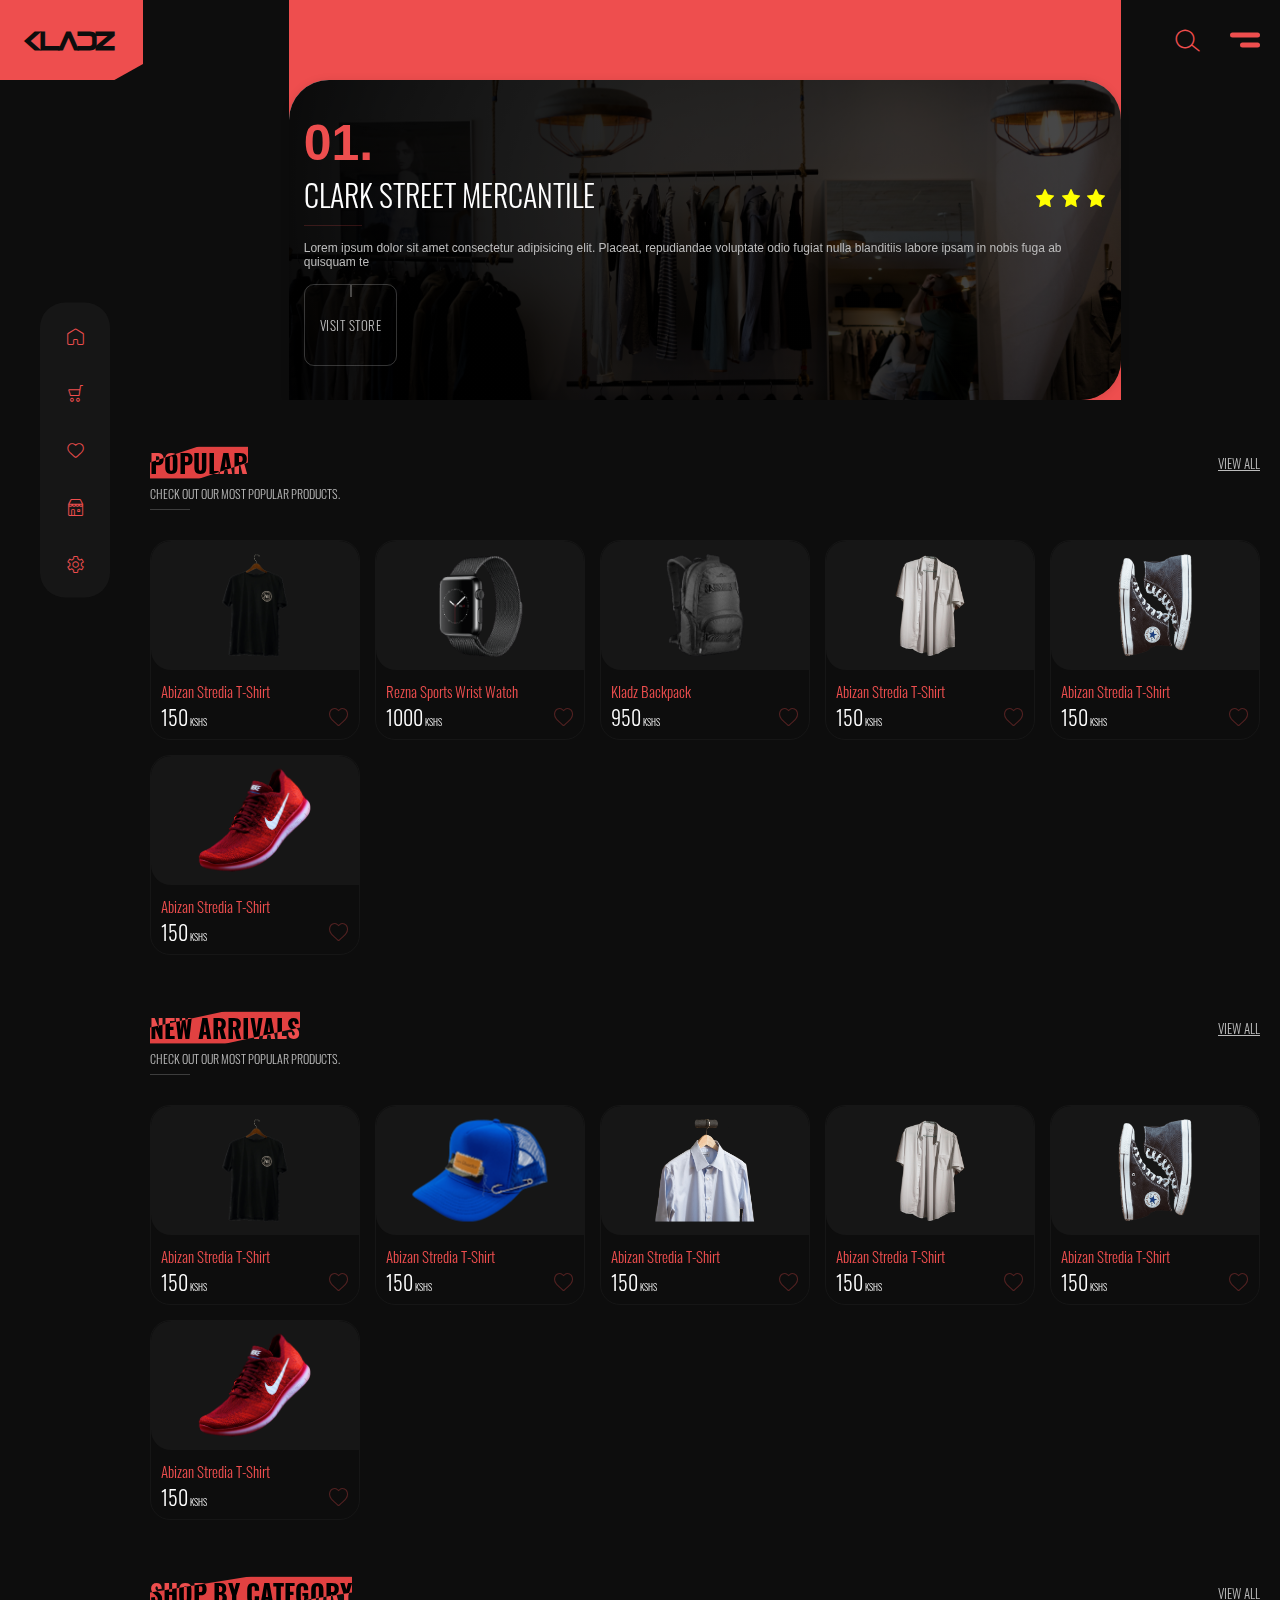
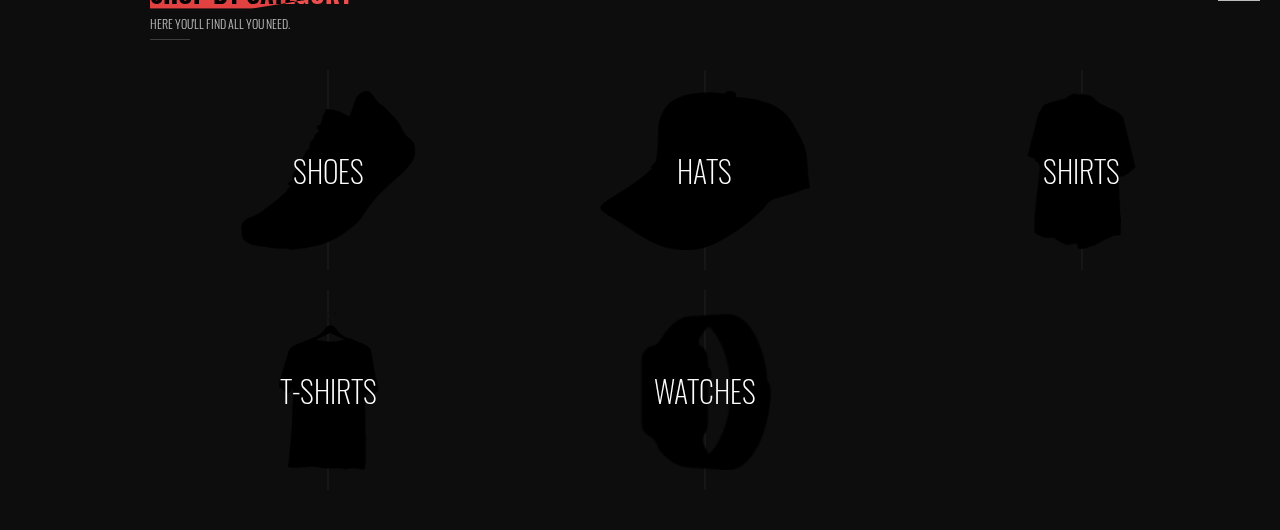
==== index.html @ 83c4545f "first commit" ====
<html lang="en">
<head>
  <meta charset="UTF-8">
  <meta name="viewport" content="width=device-width, initial-scale=1.0">
  <link href="https://fonts.googleapis.com/css2?family=Montserrat:wght@100;200;300;400;500;600;700;800;900&family=Questrial&display=swap" rel="stylesheet">
  <link rel="stylesheet" href="/assets/icons/lineicons.css">
  <link rel="stylesheet" href="/assets/css/main.css">
  <title>Home | Kladz</title>
</head>
<body>

  <!-- ========================= HEADER ============================ -->
  <header class="header">
    <div class="header-brand">
      <a href="/" class="brand-link">kladz</a>
    </div>

    <div class="header-nav">
      <a href="#" class="header-link">
        <i class="lni lni-search-alt header-link-icon"></i>
      </a>
      
      <div class="menu" id="menu">
        <span class="bar bar-1"></span>
        <span class="bar bar-2"></span>
      </div>

      <div class="menu-container">
        <div class="menu-straight">
          <div class="menu-nav">
            <a href="login.html" class="btn btn-light-outline">
              <i class="lni lni-user menu-link-icon"></i>
              <span class="btn-txt">login</span>
            </a>
            
            <a href="signup.html" class="btn btn-light-outline">
              <i class="lni lni-user menu-link-icon"></i>
              <span class="btn-txt">sign up</span>
            </a>           
            
            <a href="#" class="btn btn-light-outline">
              <i class="lni lni-grid-alt menu-link-icon"></i>
              <span class="btn-txt">categories</span>
            </a>           
          </div>
        </div>
      </div>
    </div>
      
  </header>

  <!-- ========================= NAVBAR ============================ -->
  <nav class="navbar">
    <a href="/" class="nav-link">
      <i class="lni lni-home nav-link-icon"></i>
    </a>

    <a href="#" class="nav-link">
      <i class="lni lni-cart nav-link-icon"></i>
    </a>

    <a href="#" class="nav-link">
      <i class="lni lni-heart nav-link-icon"></i>
    </a>
    
    <a href="#" class="nav-link">
      <i class="lni lni-restaurant nav-link-icon"></i>
    </a>

    
    <a href="#" class="nav-link">
      <i class="lni lni-cog nav-link-icon"></i>
    </a>
  </nav>

  <!-- ========================= HOME SECTION ============================ -->
  <section class="section home">
    <div class="home-featured-container">
      <div class="featured-card">
        
        <div class="featured-card-body">
          <img src="/assets/img/clark-street-mercantile-qnKhZJPKFD8-unsplash.jpg" alt="" class="featured-card-img">

          <div class="featured-card-content">
            <div class="featured-card-meta">
              <span class="featured-card-num">01.</span>

              <div class="featured-card-tr">
                <h1 class="featured-card-title">clark street mercantile</h1>
                <div class="rating featured-card-rating">
                  <i class="lni lni-star-filled"></i>
                  <i class="lni lni-star-filled"></i>
                  <i class="lni lni-star-filled"></i>
                </div>
              </div>
              <p class="featured-card-desc">Lorem ipsum dolor sit amet consectetur adipisicing elit. Placeat, repudiandae voluptate odio fugiat nulla blanditiis labore ipsam in nobis fuga ab quisquam te</p>
              <a href="#" class="btn btn-light-outline">visit store</a>
            </div>
          </div>
        </div>
      </div>
    </div>

    <div class="home-container section-container mt-4">
      
      <div class="home-featured">
        <div class="flex ai-center jc-between home-header">
          <h1 class="title title-primary heading">popular</h1>
          <a href="#" class="txt-link">view all</a>
        </div>
        <span class="subtitle subtitle-grey">Check out our most popular products.</span>
        
        <div class="card-grid">

          <a href="product.html">
            <div class="card">
              <div class="card-img">
                <img src="/assets/img/tshirt.png" alt="">
              </div>

              <div class="card-data">
                <h2 class="card-title">abizan stredia t-shirt</h2>

                <div class="flex ai-center jc-between">
                  <div class="card-price">
                    <span class="amnt">150</span>
                    <span class="curr">kshs</span>
                  </div>

                  <i class="lni lni-heart card-icon"></i>
                </div>
              </div>
            </div>
          </a>

          <div class="card">
            <div class="card-img">
              <img src="/assets/img/watch.png" alt="">
            </div>

            <div class="card-data">
              <h2 class="card-title">rezna sports wrist watch</h2>

              <div class="flex ai-center jc-between">
                <div class="card-price">
                  <span class="amnt">1000</span>
                  <span class="curr">kshs</span>
                </div>

                <i class="lni lni-heart card-icon"></i>
              </div>
            </div>
          </div>

          <div class="card">
            <div class="card-img">
              <img src="/assets/img/bag.png" alt="">
            </div>

            <div class="card-data">
              <h2 class="card-title">kladz backpack</h2>

              <div class="flex ai-center jc-between">
                <div class="card-price">
                  <span class="amnt">950</span>
                  <span class="curr">kshs</span>
                </div>

                <i class="lni lni-heart card-icon"></i>
              </div>
            </div>
          </div>
          
          <div class="card">
            <div class="card-img">
              <img src="/assets/img/shirt.png" alt="">
            </div>

            <div class="card-data">
              <h2 class="card-title">abizan stredia t-shirt</h2>

              <div class="flex ai-center jc-between">
                <div class="card-price">
                  <span class="amnt">150</span>
                  <span class="curr">kshs</span>
                </div>

                <i class="lni lni-heart card-icon"></i>
              </div>
            </div>
          </div>
          
          <div class="card">
            <div class="card-img">
              <img src="/assets/img/shoes-1.png" alt="">
            </div>

            <div class="card-data">
              <h2 class="card-title">abizan stredia t-shirt</h2>

              <div class="flex ai-center jc-between">
                <div class="card-price">
                  <span class="amnt">150</span>
                  <span class="curr">kshs</span>
                </div>

                <i class="lni lni-heart card-icon"></i>
              </div>
            </div>
          </div>
          <div class="card">
            <div class="card-img">
              <img src="/assets/img/shoes-2.png" alt="">
            </div>

            <div class="card-data">
              <h2 class="card-title">abizan stredia t-shirt</h2>

              <div class="flex ai-center jc-between">
                <div class="card-price">
                  <span class="amnt">150</span>
                  <span class="curr">kshs</span>
                </div>

                <i class="lni lni-heart card-icon"></i>
              </div>
            </div>
          </div>

        </div>

      </div>
    </div>

    <div class="home-container section-container mt-5">
      
      <div class="home-featured">
        <div class="flex ai-center jc-between home-header">
          <h1 class="title title-primary heading">new arrivals</h1>
          <a href="#" class="txt-link">view all</a>
        </div>

        <span class="subtitle subtitle-grey">Check out our most popular products.</span>
        
        <div class="card-grid">

          <div class="card">
            <div class="card-img">
              <img src="/assets/img/tshirt.png" alt="">
            </div>

            <div class="card-data">
              <h2 class="card-title">abizan stredia t-shirt</h2>

              <div class="flex ai-center jc-between">
                <div class="card-price">
                  <span class="amnt">150</span>
                  <span class="curr">kshs</span>
                </div>

                <i class="lni lni-heart card-icon"></i>
              </div>
            </div>
          </div>

          <div class="card">
            <div class="card-img">
              <img src="/assets/img/hat.png" alt="">
            </div>

            <div class="card-data">
              <h2 class="card-title">abizan stredia t-shirt</h2>

              <div class="flex ai-center jc-between">
                <div class="card-price">
                  <span class="amnt">150</span>
                  <span class="curr">kshs</span>
                </div>

                <i class="lni lni-heart card-icon"></i>
              </div>
            </div>
          </div>

          <div class="card">
            <div class="card-img">
              <img src="/assets/img/shirt-2.png" alt="">
            </div>

            <div class="card-data">
              <h2 class="card-title">abizan stredia t-shirt</h2>

              <div class="flex ai-center jc-between">
                <div class="card-price">
                  <span class="amnt">150</span>
                  <span class="curr">kshs</span>
                </div>

                <i class="lni lni-heart card-icon"></i>
              </div>
            </div>
          </div>
          
          <div class="card">
            <div class="card-img">
              <img src="/assets/img/shirt.png" alt="">
            </div>

            <div class="card-data">
              <h2 class="card-title">abizan stredia t-shirt</h2>

              <div class="flex ai-center jc-between">
                <div class="card-price">
                  <span class="amnt">150</span>
                  <span class="curr">kshs</span>
                </div>

                <i class="lni lni-heart card-icon"></i>
              </div>
            </div>
          </div>
          
          <div class="card">
            <div class="card-img">
              <img src="/assets/img/shoes-1.png" alt="">
            </div>

            <div class="card-data">
              <h2 class="card-title">abizan stredia t-shirt</h2>

              <div class="flex ai-center jc-between">
                <div class="card-price">
                  <span class="amnt">150</span>
                  <span class="curr">kshs</span>
                </div>

                <i class="lni lni-heart card-icon"></i>
              </div>
            </div>
          </div>
          <div class="card">
            <div class="card-img">
              <img src="/assets/img/shoes-2.png" alt="">
            </div>

            <div class="card-data">
              <h2 class="card-title">abizan stredia t-shirt</h2>

              <div class="flex ai-center jc-between">
                <div class="card-price">
                  <span class="amnt">150</span>
                  <span class="curr">kshs</span>
                </div>

                <i class="lni lni-heart card-icon"></i>
              </div>
            </div>
          </div>

        </div>

      </div>
    </div>

    <div class="home-container section-container mt-5">
      
      <div class="home-featured">
        <div class="flex ai-center jc-between home-header">
          <h1 class="title title-primary heading">shop by category</h1>
          <a href="#" class="txt-link">view all</a>
        </div>

        <span class="subtitle subtitle-grey">Here you'll find all you need.</span>

        <div class="category-grid mt-3">
          <div class="category-card">
            <img src="/assets/img/shoes-2.png" alt="" class="category-card-img">
            <span class="category-card-title">shoes</span>
          </div>
          
          <div class="category-card">
            <img src="/assets/img/hat.png" alt="" class="category-card-img">
            <span class="category-card-title">hats</span>
          </div>
          
          <div class="category-card">
            <img src="/assets/img/shirt.png" alt="" class="category-card-img">
            <span class="category-card-title">shirts</span>
          </div>
          
          <div class="category-card">
            <img src="/assets/img/tshirt.png" alt="" class="category-card-img">
            <span class="category-card-title">t-shirts</span>
          </div>
          
          <div class="category-card">
            <img src="/assets/img/watch.png" alt="" class="category-card-img">
            <span class="category-card-title">watches</span>
          </div>
        </div>
      </div>
    </div>
  </section>


  <script src="/assets/js/main.js"></script>
</body>
</html>
---- assets/css/main.css ----
*,
*::before,
*::after {
  padding: 0;
  margin: 0;
  -webkit-box-sizing: border-box;
          box-sizing: border-box;
}

html {
  font-family: "Poppins", sans-serif;
  font-size: 62.5%;
}

body {
  overflow-x: hidden;
}

ul {
  list-style-type: none;
}

a {
  text-decoration: none;
}

@font-face {
  font-family: 'Elemental';
  src: url(/assets/fonts/ElementalEnd.ttf) format("truetype");
}

@font-face {
  font-family: 'Oswald';
  src: url(/assets/fonts/Oswald-VariableFont_wght.ttf) format("truetype");
}

.title {
  position: relative;
  width: -webkit-max-content;
  width: -moz-max-content;
  width: max-content;
  font-family: 'Oswald';
  text-transform: uppercase;
  line-height: 1;
  font-size: 3rem;
  margin: 1rem 0;
}

.title::before {
  content: '';
  display: inline-block;
  position: absolute;
  top: 50%;
  left: 0;
  -webkit-transform: translateY(-50%);
          transform: translateY(-50%);
  height: 130%;
  width: 100%;
  padding: 1rem;
  background: #ee4e4e;
  mix-blend-mode: difference;
  -webkit-clip-path: polygon(0 50%, 50% 0, 100% 0, 100% 50%, 50% 100%, 0 100%);
          clip-path: polygon(0 50%, 50% 0, 100% 0, 100% 50%, 50% 100%, 0 100%);
}

@media screen and (min-width: 800px) {
  .title {
    font-size: 3rem;
  }
}

.title-primary {
  color: #ee4e4e;
}

.title-primary-alt {
  color: #eb6868;
}

.title-light {
  color: #fff;
}

.subtitle {
  font-weight: 300;
  font-size: 1rem;
  text-transform: uppercase;
  font-family: "Oswald", sans-serif;
}

@media screen and (min-width: 800px) {
  .subtitle {
    font-size: 1.2rem;
  }
}

.subtitle::after {
  content: '';
  display: block;
  height: 1px;
  width: 4rem;
  border: none;
  margin-top: .7rem;
  background-color: rgba(255, 255, 255, 0.2);
}

.subtitle-grey {
  color: #bcbcbc;
}

.boxed {
  display: inline-block;
  background-color: #ee4e4e;
  color: #0d0d0d;
  text-transform: capitalize;
  padding: 0 .5rem;
}

.redirect-txt {
  text-transform: uppercase;
  font-family: "Oswald", sans-serif;
}

.txt-link {
  text-decoration: underline;
  color: #ee4e4e;
  font-family: "Oswald", sans-serif;
}

.underline {
  position: relative;
  width: -webkit-max-content;
  width: -moz-max-content;
  width: max-content;
}

.underline::after {
  content: '';
  display: block;
  width: 20%;
  height: 1px;
  background: rgba(238, 78, 78, 0.5);
  margin-top: .3rem;
}

.light {
  color: #fff;
}

.grey-light {
  color: #eee;
}

.grey {
  color: #bcbcbc;
}

.primary {
  color: #ee4e4e;
}

.primary-alt {
  color: #eb6868;
}

.fw-300 {
  font-weight: 300;
}

.flex {
  display: -webkit-box;
  display: -ms-flexbox;
  display: flex;
}

.flex-col {
  -webkit-box-orient: vertical;
  -webkit-box-direction: normal;
      -ms-flex-direction: column;
          flex-direction: column;
}

.ai-center {
  -webkit-box-align: center;
      -ms-flex-align: center;
          align-items: center;
}

.jc-center {
  -webkit-box-pack: center;
      -ms-flex-pack: center;
          justify-content: center;
}

.jc-between {
  -webkit-box-pack: justify;
      -ms-flex-pack: justify;
          justify-content: space-between;
}

.mr-1 {
  margin-right: 1rem;
}

.mr-2 {
  margin-right: 2rem;
}

.mt-2 {
  margin-top: 2rem;
}

.mt-3 {
  margin-top: 3rem;
}

.mt-4 {
  margin-top: 4rem;
}

.mt-5 {
  margin-top: 5rem;
}

.mb-1 {
  margin-bottom: 1rem;
}

.uppercase {
  text-transform: uppercase;
}

.capitalize {
  text-transform: capitalize;
}

.base-font-alt {
  font-family: "Oswald", sans-serif;
}

.btn {
  position: relative;
  display: inline-block;
  text-align: center;
  text-transform: uppercase;
  font-family: 'Oswald';
  font-weight: 300;
  letter-spacing: .5px;
  font-size: 1.3rem;
  padding: 3rem 1.5rem;
  border-radius: 1rem;
  border: none;
  cursor: pointer;
}

.btn::after {
  content: '';
  display: block;
  height: 15%;
  width: 1px;
  background: rgba(255, 255, 255, 0.5);
  position: absolute;
  left: 50%;
  top: 0;
  -webkit-transform: translateX(-50%);
          transform: translateX(-50%);
  -webkit-transition: .3s;
  transition: .3s;
}

.btn:hover::after {
  background: #fff;
}

.btn-dark-1 {
  background: #161616;
  color: #bcbcbc;
}

.btn-grey-dark {
  background: #333;
  color: #fff;
}

.btn-light-outline {
  background: transparent;
  border: solid 1px rgba(255, 255, 255, 0.2);
  color: #bcbcbc;
  -webkit-transition: .3s;
  transition: .3s;
}

.btn-light-outline:hover {
  color: #fff;
  border-color: #fff;
}

.btn-primary {
  background: rgba(238, 78, 78, 0.3);
  color: #bcbcbc;
  border: solid 1px #333;
  -webkit-transition: .3s;
  transition: .3s;
}

.btn-primary:hover {
  color: #fff;
  border-color: #fff;
}

.btn-primary-outline {
  background: transparent;
  border: solid 1px rgba(238, 78, 78, 0.2);
  color: rgba(238, 78, 78, 0.6);
  -webkit-transition: .3s;
  transition: .3s;
}

.btn-primary-outline:hover {
  color: #ee4e4e;
  border-color: #ee4e4e;
}

.btn-icon {
  display: block;
  margin-bottom: .5rem;
  color: #ee4e4e;
}

.header {
  position: fixed;
  top: 0;
  left: 0;
  z-index: 1000;
  width: 100%;
  height: 6rem;
  display: -webkit-box;
  display: -ms-flexbox;
  display: flex;
  -webkit-box-align: center;
      -ms-flex-align: center;
          align-items: center;
  -webkit-box-pack: justify;
      -ms-flex-pack: justify;
          justify-content: space-between;
}

@media screen and (min-width: 800px) {
  .header {
    height: 8rem;
  }
}

.header-brand {
  display: -webkit-box;
  display: -ms-flexbox;
  display: flex;
  -webkit-box-pack: center;
      -ms-flex-pack: center;
          justify-content: center;
  -webkit-box-align: center;
      -ms-flex-align: center;
          align-items: center;
  position: relative;
  left: 0;
  height: 100%;
  background: #ee4e4e;
  padding: 0 1.5rem;
  font-size: 2rem;
  width: -webkit-max-content;
  width: -moz-max-content;
  width: max-content;
  -webkit-clip-path: polygon(0 0, 100% 0, 100% 80%, 80% 100%, 0 100%);
          clip-path: polygon(0 0, 100% 0, 100% 80%, 80% 100%, 0 100%);
}

@media screen and (min-width: 800px) {
  .header-brand {
    padding: 0 3rem 0 2rem;
    font-size: 2.5rem;
  }
}

.brand-link {
  color: #0d0d0d;
  font-weight: 800;
  text-transform: uppercase;
  letter-spacing: -3px;
  font-family: 'Elemental';
}

.header-nav {
  display: -webkit-box;
  display: -ms-flexbox;
  display: flex;
  -webkit-box-align: center;
      -ms-flex-align: center;
          align-items: center;
  -webkit-box-pack: justify;
      -ms-flex-pack: justify;
          justify-content: space-between;
  padding: 0 2rem;
  height: 100%;
  background: #0d0d0d;
}

.header-link {
  color: #ee4e4e;
  margin-right: 3rem;
}

.header-link-icon {
  font-size: 2.5rem;
}

.menu {
  display: -webkit-box;
  display: -ms-flexbox;
  display: flex;
  -webkit-box-pack: center;
      -ms-flex-pack: center;
          justify-content: center;
  -webkit-box-align: center;
      -ms-flex-align: center;
          align-items: center;
  -webkit-box-orient: vertical;
  -webkit-box-direction: normal;
      -ms-flex-direction: column;
          flex-direction: column;
  position: relative;
  z-index: 1000;
  height: 3rem;
  width: 3rem;
  cursor: pointer;
}

.bar {
  display: block;
  height: 5px;
  background: #ee4e4e;
  width: 3rem;
  -webkit-transition: .3s;
  transition: .3s;
  border-radius: 1rem;
}

.bar-1 {
  -webkit-transform: translateY(-2.5px);
          transform: translateY(-2.5px);
}

.bar-2 {
  width: 2rem;
  -webkit-transform: translateY(2.5px);
          transform: translateY(2.5px);
  margin-left: auto;
}

.open .bar-1 {
  -webkit-transform: rotate(45deg) translate(3.5px, 3.8px);
          transform: rotate(45deg) translate(3.5px, 3.8px);
}

.open .bar-2 {
  width: 3rem;
  -webkit-transform: rotate(-45deg);
          transform: rotate(-45deg);
}

.menu-container {
  position: fixed;
  top: 0;
  right: 0;
  z-index: 999;
  height: 100vh;
  width: 100%;
  background: rgba(0, 0, 0, 0.95);
  -webkit-backdrop-filter: blur(5px);
          backdrop-filter: blur(5px);
  -webkit-transform: translateX(calc(100% + 3rem)) skewX(-3deg);
          transform: translateX(calc(100% + 3rem)) skewX(-3deg);
  -webkit-transition: .3s;
  transition: .3s;
  padding: 6rem 4rem 6rem 6rem;
}

@media screen and (min-width: 800px) {
  .menu-container {
    width: 50%;
  }
}

@media screen and (min-width: 1024px) {
  .menu-container {
    width: 40%;
  }
}

.menu-container.show {
  -webkit-transform: translateX(2rem) skewX(-3deg);
          transform: translateX(2rem) skewX(-3deg);
}

.menu-straight {
  position: relative;
  height: 100%;
  -webkit-transform: skewX(3deg);
          transform: skewX(3deg);
  padding-right: 2rem;
  overflow: hidden scroll;
}

.menu-straight::-webkit-scrollbar {
  width: .5rem;
}

.menu-straight::-webkit-scrollbar-thumb {
  background: #333;
}

.menu-nav {
  display: -ms-grid;
  display: grid;
  -ms-grid-columns: 1fr;
      grid-template-columns: 1fr;
  gap: 1rem;
}

@media screen and (min-width: 500px) {
  .menu-nav {
    -ms-grid-columns: 1fr 1fr 1fr;
        grid-template-columns: 1fr 1fr 1fr;
  }
}

@media screen and (min-width: 800px) {
  .menu-nav {
    -ms-grid-columns: 1fr;
        grid-template-columns: 1fr;
  }
}

@media screen and (min-width: 1024px) {
  .menu-nav {
    -ms-grid-columns: 1fr 1fr;
        grid-template-columns: 1fr 1fr;
  }
}

@media screen and (min-width: 1280px) {
  .menu-nav {
    -ms-grid-columns: 1fr 1fr 1fr;
        grid-template-columns: 1fr 1fr 1fr;
  }
}

.menu-link {
  display: block;
  color: #fff;
  font-size: 2.5rem;
  margin-bottom: 1rem;
  font-weight: 200;
  width: -webkit-max-content;
  width: -moz-max-content;
  width: max-content;
}

@media screen and (min-width: 800px) {
  .menu-link {
    font-size: 3rem;
  }
}

.menu-link-icon {
  display: block;
  color: #ee4e4e;
  font-size: 2rem;
  margin-bottom: .5rem;
}

form {
  position: relative;
  width: 100%;
}

.input-group {
  position: relative;
  display: -webkit-box;
  display: -ms-flexbox;
  display: flex;
  -webkit-box-align: center;
      -ms-flex-align: center;
          align-items: center;
  width: 100%;
  height: 5rem;
  border-radius: 1rem;
}

.input-icon {
  position: absolute;
  z-index: 1;
  width: 2rem;
  color: #0d0d0d;
  padding: 0 1rem;
  font-size: 1.5rem;
  color: #ee4e4e;
}

input {
  position: absolute;
  width: 100%;
  height: 100%;
  padding: 0 1rem 0 4rem;
  border: none;
  background: #161616;
  color: #fff;
  border-radius: 1rem;
  font-family: "Oswald", sans-serif;
}

.form-btn-wrapper {
  margin-top: 3rem;
  display: -webkit-box;
  display: -ms-flexbox;
  display: flex;
  -webkit-box-align: center;
      -ms-flex-align: center;
          align-items: center;
}

.msg {
  display: -webkit-box;
  display: -ms-flexbox;
  display: flex;
  -webkit-box-align: center;
      -ms-flex-align: center;
          align-items: center;
  padding: .3rem .6rem;
  font-weight: 500;
  font-size: 1.1rem;
  border-radius: 5px;
  background: transparent;
  font-family: "Oswald", sans-serif;
  text-transform: uppercase;
}

.msg-error {
  border: solid 1px rgba(255, 0, 0, 0.5);
  color: red;
}

.msg-icon {
  margin-right: 1rem;
  font-size: 1.5rem;
  line-height: 1;
}

.input-error {
  margin-top: 1rem;
  display: none;
}

select {
  background: #161616;
  color: #bcbcbc;
  border: none;
  padding: .5rem 1rem;
  border-radius: .3rem;
  font-family: "Poppins", sans-serif;
  font-weight: 500;
}

.navbar {
  position: fixed;
  bottom: 0;
  left: 0;
  display: -webkit-box;
  display: -ms-flexbox;
  display: flex;
  -webkit-box-align: center;
      -ms-flex-align: center;
          align-items: center;
  -webkit-box-pack: justify;
      -ms-flex-pack: justify;
          justify-content: space-between;
  background: #161616;
  width: 100%;
  height: 8rem;
  z-index: 100;
  border-radius: 2.5rem;
  padding: 0 1rem;
}

@media screen and (min-width: 800px) {
  .navbar {
    top: 50%;
    left: 2rem;
    -webkit-transform: translateY(-50%);
            transform: translateY(-50%);
    -webkit-box-orient: vertical;
    -webkit-box-direction: normal;
        -ms-flex-direction: column;
            flex-direction: column;
    width: 7rem;
    height: -webkit-max-content;
    height: -moz-max-content;
    height: max-content;
    padding: 1rem 1rem 0;
  }
}

@media screen and (min-width: 1280px) {
  .navbar {
    left: 4rem;
  }
}

.nav-link {
  display: inline-block;
  padding: 1.3rem;
  font-size: 1.5rem;
  color: #ee4e4e;
  border-radius: 1.5rem;
  -webkit-transition: .3s;
  transition: .3s;
}

@media screen and (min-width: 320px) {
  .nav-link {
    padding: 1.4rem;
    font-size: 1.6rem;
  }
}

@media screen and (min-width: 400px) {
  .nav-link {
    padding: 1.5rem;
    font-size: 1.7rem;
  }
}

@media screen and (min-width: 800px) {
  .nav-link {
    margin-bottom: 1rem;
  }
}

.nav-link.active {
  background: #ee4e4e;
  color: #0d0d0d;
}

.nav-link.active:hover {
  background: #ee4e4e;
  color: #0d0d0d;
}

.nav-link:hover {
  background: #111111;
}

.section {
  position: relative;
  min-height: 100vh;
  width: 100%;
  padding-top: 8rem;
  padding-bottom: 9rem;
  color: #fff;
  background: #0d0d0d;
}

@media screen and (min-width: 800px) {
  .section {
    padding: 8rem 2rem 4rem 11rem;
  }
}

@media screen and (min-width: 1280px) {
  .section {
    padding: 8rem 2rem 4rem 15rem;
  }
}

.section-container {
  padding: 0 1rem;
}

@media screen and (min-width: 1280px) {
  .section-container {
    padding: 0;
  }
}

.card {
  position: relative;
  height: 20rem;
  border: solid 1px #161616;
  border-radius: 2rem;
  -webkit-transition: .3s;
  transition: .3s;
  cursor: pointer;
}

.card:hover {
  border-color: #fff;
  -webkit-transform: translateY(-0.5rem);
          transform: translateY(-0.5rem);
}

.card-img {
  position: absolute;
  height: 65%;
  width: 100%;
  background: #161616;
  border-radius: 2rem;
  border-bottom-right-radius: 0;
}

.card-img img {
  position: absolute;
  top: 50%;
  left: 50%;
  -webkit-transform: translate(-50%, -50%);
          transform: translate(-50%, -50%);
  height: 80%;
  width: auto;
  -o-object-fit: cover;
     object-fit: cover;
}

.card-data {
  position: absolute;
  height: 35%;
  width: 100%;
  bottom: 0;
  padding: 1rem;
  border-radius: 0;
}

.card-title {
  font-family: "Oswald", sans-serif;
  text-transform: capitalize;
  font-weight: 300;
  color: #ee4e4e;
  font-size: 1.3rem;
}

@media screen and (min-width: 640px) {
  .card-title {
    font-size: 1.5rem;
  }
}

.card-price {
  font-family: "Oswald", sans-serif;
  font-weight: 300;
  color: #fff;
}

.amnt {
  font-size: 1.5rem;
}

@media screen and (min-width: 640px) {
  .amnt {
    font-size: 2rem;
  }
}

.curr {
  text-transform: uppercase;
  font-size: 0.9rem;
}

.card-icon {
  font-size: 2rem;
  color: rgba(238, 78, 78, 0.3);
}

.card-grid {
  display: -ms-grid;
  display: grid;
  -ms-grid-columns: 1fr;
      grid-template-columns: 1fr;
  gap: 1rem;
  margin-top: 3rem;
}

@media screen and (min-width: 320px) {
  .card-grid {
    -ms-grid-columns: (1fr)[2];
        grid-template-columns: repeat(2, 1fr);
  }
}

@media screen and (min-width: 640px) {
  .card-grid {
    -ms-grid-columns: (1fr)[3];
        grid-template-columns: repeat(3, 1fr);
  }
}

@media screen and (min-width: 1024px) {
  .card-grid {
    -ms-grid-columns: (1fr)[4];
        grid-template-columns: repeat(4, 1fr);
    gap: 1.5rem;
  }
}

@media screen and (min-width: 1280px) {
  .card-grid {
    -ms-grid-columns: (1fr)[5];
        grid-template-columns: repeat(5, 1fr);
  }
}

@media screen and (min-width: 1440px) {
  .card-grid {
    -ms-grid-columns: (1fr)[6];
        grid-template-columns: repeat(6, 1fr);
  }
}

.category-grid {
  display: -ms-grid;
  display: grid;
  -ms-grid-columns: 1fr;
      grid-template-columns: 1fr;
  gap: 2rem;
}

@media screen and (min-width: 320px) {
  .category-grid {
    -ms-grid-columns: (1fr)[2];
        grid-template-columns: repeat(2, 1fr);
  }
}

@media screen and (min-width: 1024px) {
  .category-grid {
    -ms-grid-columns: (1fr)[3];
        grid-template-columns: repeat(3, 1fr);
  }
}

@media screen and (min-width: 1366px) {
  .category-grid {
    -ms-grid-columns: (1fr)[4];
        grid-template-columns: repeat(4, 1fr);
  }
}

.category-card {
  position: relative;
  height: 20rem;
  border-radius: 2rem;
  display: -webkit-box;
  display: -ms-flexbox;
  display: flex;
  -webkit-box-align: center;
      -ms-flex-align: center;
          align-items: center;
  -webkit-box-pack: center;
      -ms-flex-pack: center;
          justify-content: center;
  cursor: pointer;
  -webkit-transition: .3s;
  transition: .3s;
}

.category-card:hover::before {
  background: #161616;
  width: 20%;
}

.category-card::before {
  content: '';
  display: inline-block;
  position: absolute;
  top: 0;
  left: 50%;
  -webkit-transform: translateX(-50%);
          transform: translateX(-50%);
  height: 100%;
  width: 1px;
  border: solid 1px #161616;
  -webkit-transition: .3s;
  transition: .3s;
}

.category-card:hover .category-card-img {
  -webkit-filter: brightness(1);
          filter: brightness(1);
}

.category-card:hover .category-card-title {
  opacity: 0;
}

.category-card-img {
  position: absolute;
  height: 50%;
  width: auto;
  -webkit-filter: brightness(0);
          filter: brightness(0);
  -webkit-transition: .3s;
  transition: .3s;
}

@media screen and (min-width: 640px) {
  .category-card-img {
    height: 80%;
  }
}

.category-card-title {
  position: absolute;
  font-size: 3rem;
  font-family: "Oswald", sans-serif;
  text-transform: uppercase;
  font-weight: 200;
  opacity: 1;
  -webkit-transition: .3s;
  transition: .3s;
}

.featured-grid {
  display: -ms-grid;
  display: grid;
  -ms-grid-columns: 1fr;
      grid-template-columns: 1fr;
}

@media screen and (min-width: 1280px) {
  .featured-grid {
    -ms-grid-columns: (1fr)[5];
        grid-template-columns: repeat(5, 1fr);
  }
}

.featured-card {
  position: relative;
  height: 40rem;
  width: 100%;
  background: #ee4e4e;
}

@media screen and (min-width: 1024px) {
  .featured-card {
    width: 80%;
    margin: 0 auto;
  }
}

@media screen and (min-width: 1280px) {
  .featured-card {
    width: 75%;
  }
}

.featured-card-body {
  position: absolute;
  bottom: 0;
  height: 80%;
  width: 100%;
  z-index: 1;
}

.featured-card-content {
  position: absolute;
  height: 100%;
  width: 100%;
  z-index: 1;
  background: -webkit-gradient(linear, left top, right top, from(rgba(0, 0, 0, 0.95)), to(rgba(0, 0, 0, 0.7)));
  background: linear-gradient(to right, rgba(0, 0, 0, 0.95), rgba(0, 0, 0, 0.7));
  border-radius: 4rem 4rem 4rem 0;
  padding: 1rem;
  -webkit-box-shadow: 0 1px 1rem rgba(0, 0, 0, 0.1);
          box-shadow: 0 1px 1rem rgba(0, 0, 0, 0.1);
  display: -webkit-box;
  display: -ms-flexbox;
  display: flex;
  -webkit-box-orient: vertical;
  -webkit-box-direction: normal;
      -ms-flex-direction: column;
          flex-direction: column;
  -webkit-box-pack: center;
      -ms-flex-pack: center;
          justify-content: center;
}

@media screen and (min-width: 640px) {
  .featured-card-content {
    padding: 1.5rem;
  }
}

.featured-card-img {
  position: absolute;
  height: 100%;
  width: 100%;
  -o-object-fit: cover;
     object-fit: cover;
  border-radius: 4rem 4rem 4rem 0;
}

.featured-card-num {
  font-size: 4rem;
  color: #ee4e4e;
  font-weight: 800;
}

@media screen and (min-width: 640px) {
  .featured-card-num {
    font-size: 5rem;
  }
}

@media screen and (min-width: 1440px) {
  .featured-card-num {
    font-size: 6rem;
  }
}

.featured-card-tr {
  display: -webkit-box;
  display: -ms-flexbox;
  display: flex;
  -webkit-box-orient: vertical;
  -webkit-box-direction: normal;
      -ms-flex-direction: column;
          flex-direction: column;
}

@media screen and (min-width: 640px) {
  .featured-card-tr {
    -webkit-box-align: center;
        -ms-flex-align: center;
            align-items: center;
    -webkit-box-orient: horizontal;
    -webkit-box-direction: normal;
        -ms-flex-direction: row;
            flex-direction: row;
    -webkit-box-pack: justify;
        -ms-flex-pack: justify;
            justify-content: space-between;
  }
}

.featured-card-title {
  font-size: 2rem;
  font-family: "Oswald", sans-serif;
  text-transform: uppercase;
  font-weight: 300;
  width: -webkit-max-content;
  width: -moz-max-content;
  width: max-content;
}

@media screen and (min-width: 640px) {
  .featured-card-title {
    font-size: 2.5rem;
  }
}

@media screen and (min-width: 1024px) {
  .featured-card-title {
    font-size: 3rem;
  }
}

.featured-card-title::after {
  content: '';
  display: block;
  height: 1px;
  width: 20%;
  background: rgba(238, 78, 78, 0.2);
  margin-top: .8rem;
}

.featured-card-rating {
  margin-top: .8rem;
  font-size: 1.3rem;
  color: yellow;
}

@media screen and (min-width: 640px) {
  .featured-card-rating {
    margin-top: 0;
    font-size: 2rem;
  }
}

.featured-card-desc {
  margin: 1rem 0 2rem 0;
  font-size: 1rem;
  color: #bcbcbc;
  font-weight: 300;
}

@media screen and (min-width: 640px) {
  .featured-card-desc {
    margin: 1.5rem 0;
    font-size: 1.2rem;
  }
}

/****************************************** BX **************************************************/
.bx {
  display: -webkit-box;
  display: -ms-flexbox;
  display: flex;
  -webkit-box-orient: vertical;
  -webkit-box-direction: normal;
      -ms-flex-direction: column;
          flex-direction: column;
  -webkit-box-align: center;
      -ms-flex-align: center;
          align-items: center;
  -webkit-box-pack: center;
      -ms-flex-pack: center;
          justify-content: center;
  padding: 1rem;
  border-radius: 1rem;
  border: solid 1px rgba(255, 255, 255, 0.1);
}

.bx-txt {
  text-transform: uppercase;
  margin-bottom: 1rem;
  font-family: "Oswald", sans-serif;
  font-size: 1.5rem;
  color: #bcbcbc;
}

@media screen and (min-width: 640px) {
  .bx-txt {
    font-size: 1.7rem;
  }
}

.bx-icon {
  font-size: 2.5rem;
  color: #ee4e4e;
}

@media screen and (min-width: 640px) {
  .bx-icon {
    font-size: 3rem;
  }
}

/******************************************** REVIEW CARD ************************************************/
.review-card {
  display: -webkit-box;
  display: -ms-flexbox;
  display: flex;
  padding: 1rem;
  background: #161616;
  border-radius: 1rem;
}

@media screen and (min-width: 640px) {
  .review-card {
    padding: 2rem;
  }
}

.review-card-rating {
  display: -webkit-box;
  display: -ms-flexbox;
  display: flex;
  -webkit-box-orient: vertical;
  -webkit-box-direction: normal;
      -ms-flex-direction: column;
          flex-direction: column;
  -webkit-margin-end: 1rem;
          margin-inline-end: 1rem;
  color: yellow;
}

.review-card-title {
  text-transform: capitalize;
  font-size: 1.2rem;
}

@media screen and (min-width: 640px) {
  .review-card-title {
    font-size: 1.4rem;
  }
}

.review-card-subtitle {
  font-family: "Oswald", sans-serif;
  text-transform: uppercase;
  color: #ee4e4e;
}

@media screen and (min-width: 640px) {
  .review-card-subtitle {
    font-size: 1.2rem;
  }
}

.review-card-body {
  -webkit-margin-before: 1rem;
          margin-block-start: 1rem;
  color: #bcbcbc;
}

@media screen and (min-width: 640px) {
  .review-card-body {
    font-size: 1.2rem;
  }
}

.login {
  display: -ms-grid;
  display: grid;
  -webkit-box-align: center;
      -ms-flex-align: center;
          align-items: center;
}

@media screen and (min-width: 960px) {
  .login {
    padding-top: 0;
  }
}

.login form {
  margin-top: 3rem;
}

.login-grid {
  display: -ms-grid;
  display: grid;
  gap: 2rem;
  -ms-grid-columns: 1fr;
      grid-template-columns: 1fr;
}

@media screen and (min-width: 960px) {
  .login-grid {
    -ms-grid-columns: 1fr 1fr;
        grid-template-columns: 1fr 1fr;
  }
}

.login-form-grid {
  display: -ms-grid;
  display: grid;
      grid-template-areas: "i1" "i2";
  gap: 1.5rem;
}

@media screen and (min-width: 800px) {
  .login-form-grid {
        grid-template-areas: "i1 i2";
  }
}

.login-social {
  display: -webkit-box;
  display: -ms-flexbox;
  display: flex;
  -webkit-box-align: center;
      -ms-flex-align: center;
          align-items: center;
  border-top: solid 1px rgba(255, 255, 255, 0.1);
  padding: 3rem 0;
}

@media screen and (min-width: 960px) {
  .login-social {
    border-left: solid 1px rgba(255, 255, 255, 0.03);
    border-top: none;
    margin-left: 4rem;
    padding-left: 4rem;
  }
}

.login-social .btn {
  width: 50%;
}

.redirect-txt {
  margin-left: 2rem;
  font-weight: 300;
  font-size: 1.2rem;
  color: #bcbcbc;
}

@media screen and (min-width: 800px) {
  .redirect-txt {
    margin-left: 3rem;
  }
}

.signup-form-grid {
  display: -ms-grid;
  display: grid;
  gap: 1.5rem;
      grid-template-areas: "i1" "i2" "i3" "i4" "i5";
}

@media screen and (min-width: 800px) {
  .signup-form-grid {
        grid-template-areas: "i1 i2" "i3 i3" "i4 i5";
  }
}

.signup-form-grid .input-wx:nth-child(1) {
  -ms-grid-row: 1;
  -ms-grid-column: 1;
  -ms-grid-column-span: 2;
  grid-area: i1;
}

.signup-form-grid .input-wx:nth-child(2) {
  -ms-grid-row: 2;
  -ms-grid-column: 1;
  -ms-grid-column-span: 2;
  grid-area: i2;
}

.signup-form-grid .input-wx:nth-child(3) {
  -ms-grid-row: 3;
  -ms-grid-column: 1;
  grid-area: i3;
}

.signup-form-grid .input-wx:nth-child(4) {
  -ms-grid-row: 3;
  -ms-grid-column: 2;
  grid-area: i4;
}

.signup-form-grid .input-wx:nth-child(5) {
  -ms-grid-row: 5;
  -ms-grid-column: 1;
  grid-area: i5;
}

.home-featured-container {
  position: relative;
  margin-top: -8rem;
  overflow: hidden;
}

.home-container {
  position: relative;
}

.home-container .title {
  font-size: 2rem;
}

@media screen and (min-width: 640px) {
  .home-container .title {
    font-size: 2.5rem;
  }
}

.home-container .txt-link {
  font-size: 1.1rem;
  font-weight: 300;
  color: #bcbcbc;
  text-transform: uppercase;
}

@media screen and (min-width: 640px) {
  .home-container .txt-link {
    font-size: 1.3rem;
  }
}

.home-container .txt-link:hover {
  color: #fff;
}

.product-top-grid {
  position: relative;
  width: 100%;
  display: -ms-grid;
  display: grid;
      grid-template-areas: "i1" "i2";
  gap: 1.5rem;
  background: #ee4e4e;
}

@media screen and (min-width: 1280px) {
  .product-top-grid {
        grid-template-areas: "i2 i1";
    background: transparent;
  }
}

.product-top-left {
  position: relative;
  display: -webkit-box;
  display: -ms-flexbox;
  display: flex;
  -webkit-box-orient: vertical;
  -webkit-box-direction: normal;
      -ms-flex-direction: column;
          flex-direction: column;
  -webkit-box-pack: center;
      -ms-flex-pack: center;
          justify-content: center;
  -ms-grid-row: 2;
  -ms-grid-column: 1;
  -ms-grid-column-span: 2;
  grid-area: i2;
  padding: 3rem 1rem;
  background: #0d0d0d;
  border-radius: 3rem 3rem 0 0;
  -webkit-box-shadow: 0 -5px 1rem rgba(0, 0, 0, 0.3);
          box-shadow: 0 -5px 1rem rgba(0, 0, 0, 0.3);
}

@media screen and (min-width: 400px) {
  .product-top-left {
    padding: 4rem 1.5rem;
  }
}

@media screen and (min-width: 1280px) {
  .product-top-left {
    -webkit-box-shadow: none;
            box-shadow: none;
  }
}

.product-top-right {
  position: relative;
  -ms-grid-row: 1;
  -ms-grid-column: 1;
  -ms-grid-column-span: 2;
  grid-area: i1;
  background: #ee4e4e;
  margin-top: -8rem;
  padding-top: 8rem;
  height: 50rem;
}

@media screen and (min-width: 1280px) {
  .product-top-right {
    background: transparent;
    margin-top: 0;
    padding: 0;
  }
}

.product-img {
  position: absolute;
  top: 50%;
  left: 50%;
  -webkit-transform: translate(-50%, -50%);
          transform: translate(-50%, -50%);
  width: 20rem;
  height: auto;
}

@media screen and (min-width: 1280px) {
  .product-img {
    width: 25rem;
  }
}

/******************** PRODUCT TITLE, SELLER, PRICE *************************************/
.product-title-price {
  display: -webkit-box;
  display: -ms-flexbox;
  display: flex;
  -webkit-box-align: start;
      -ms-flex-align: start;
          align-items: flex-start;
  -webkit-box-pack: justify;
      -ms-flex-pack: justify;
          justify-content: space-between;
  margin-bottom: 1.5rem;
}

.product-name {
  text-transform: capitalize;
  font-family: "Oswald", sans-serif;
  color: #ee4e4e;
  font-weight: 400;
  font-size: 2rem;
}

@media screen and (min-width: 640px) {
  .product-name {
    font-size: 2.5rem;
  }
}

@media screen and (min-width: 1280px) {
  .product-name {
    font-size: 3rem;
  }
}

.product-seller {
  display: block;
  text-transform: capitalize;
  font-family: "Poppins", sans-serif;
  font-size: 1.2rem;
  margin-top: .8rem;
  color: #bcbcbc;
}

@media screen and (min-width: 640px) {
  .product-seller {
    font-size: 1.4rem;
  }
}

.product-price-wrapper {
  display: -webkit-box;
  display: -ms-flexbox;
  display: flex;
  -webkit-box-orient: vertical;
  -webkit-box-direction: normal;
      -ms-flex-direction: column;
          flex-direction: column;
  text-align: end;
  font-family: "Oswald", sans-serif;
}

.product-curr {
  text-transform: uppercase;
  font-size: .8rem;
}

@media screen and (min-width: 640px) {
  .product-curr {
    font-size: 1.2rem;
  }
}

.product-amnt {
  font-size: 2.5rem;
}

@media screen and (min-width: 640px) {
  .product-amnt {
    font-size: 3rem;
  }
}

/******************** PRODUCT RATING *************************************/
.product-rating-wrapper {
  display: -webkit-box;
  display: -ms-flexbox;
  display: flex;
  -webkit-box-align: center;
      -ms-flex-align: center;
          align-items: center;
  -webkit-box-pack: justify;
      -ms-flex-pack: justify;
          justify-content: space-between;
  border-radius: 1rem;
}

.product-rating {
  display: -webkit-box;
  display: -ms-flexbox;
  display: flex;
  -webkit-box-align: center;
      -ms-flex-align: center;
          align-items: center;
}

.stars i {
  font-size: 1.3rem;
  color: yellow;
}

@media screen and (min-width: 640px) {
  .stars i {
    font-size: 2rem;
  }
}

.rating-num {
  margin-left: 1rem;
  color: #bcbcbc;
}

@media screen and (min-width: 640px) {
  .rating-num {
    font-size: 1.2rem;
  }
}

.product-save-icon {
  font-size: 1.8rem;
  color: #ee4e4e;
  cursor: pointer;
}

@media screen and (min-width: 640px) {
  .product-save-icon {
    font-size: 2.5rem;
  }
}

/******************** PRODUCT QUANTITY *************************************/
.product-controls {
  margin-top: 3rem;
  display: -ms-grid;
  display: grid;
      grid-template-areas: "i1" "i2";
  gap: 1rem;
}

@media screen and (min-width: 320px) {
  .product-controls {
        grid-template-areas: "i1 i2";
    margin-bottom: 0;
  }
}

@media screen and (min-width: 640px) {
  .product-controls {
    font-size: 2.5rem;
  }
}

.product-size-qty {
  display: -webkit-box;
  display: -ms-flexbox;
  display: flex;
  -webkit-box-pack: justify;
      -ms-flex-pack: justify;
          justify-content: space-between;
  margin-bottom: 2rem;
  background: #161616;
  padding: 1rem;
  border-radius: 1rem;
}

@media screen and (min-width: 320px) {
  .product-size-qty {
    -webkit-box-orient: vertical;
    -webkit-box-direction: normal;
        -ms-flex-direction: column;
            flex-direction: column;
    -webkit-box-pack: none;
        -ms-flex-pack: none;
            justify-content: none;
    margin-bottom: 0;
  }
}

@media screen and (min-width: 640px) {
  .product-size-qty {
    -webkit-box-orient: horizontal;
    -webkit-box-direction: normal;
        -ms-flex-direction: row;
            flex-direction: row;
    -webkit-box-pack: justify;
        -ms-flex-pack: justify;
            justify-content: space-between;
    -webkit-box-align: center;
        -ms-flex-align: center;
            align-items: center;
    padding: 0 1.5rem;
  }
}

.product-qty-wrapper {
  margin-bottom: 1.5rem;
}

@media screen and (min-width: 640px) {
  .product-qty-wrapper {
    margin-bottom: 0;
  }
}

.qty-title {
  text-transform: uppercase;
  font-family: "Oswald", sans-serif;
  font-size: 1.2rem;
  margin-bottom: 1rem;
  display: block;
  color: #bcbcbc;
}

@media screen and (min-width: 640px) {
  .qty-title {
    font-size: 1.4rem;
  }
}

.qty-controls {
  display: -webkit-box;
  display: -ms-flexbox;
  display: flex;
  -webkit-box-align: center;
      -ms-flex-align: center;
          align-items: center;
}

.qty-btn {
  padding: .5rem;
  text-align: center;
  border: solid 1px rgba(255, 255, 255, 0.3);
  background: transparent;
  color: #fff;
  border-radius: .5rem;
  cursor: pointer;
  -webkit-transition: .3s;
  transition: .3s;
}

.qty-btn:hover {
  border-color: #fff;
}

.qty-btn-primary {
  border: transparent;
  background: #ee4e4e;
  color: #0d0d0d;
}

.qty-amnt {
  display: inline-block;
  font-size: 2rem;
  padding: 0 1.5rem;
}

.product-size-select {
  background: #0d0d0d;
}

.product-control-btns {
  display: -webkit-box;
  display: -ms-flexbox;
  display: flex;
}

.product-control-btns button {
  width: 50%;
  font-size: 1.2rem;
}

@media screen and (min-width: 640px) {
  .product-control-btns button {
    font-size: 1.4rem;
  }
}

.product-control-btns i {
  display: block;
  margin-bottom: 1rem;
}

/******************** PRODUCT DESCRIPTION *************************************/
.product-mid-grid {
  display: -ms-grid;
  display: grid;
      grid-template-areas: "i1 i1" "i2 i2" "i3 i4";
  gap: 1rem;
  padding: 0 1rem;
}

@media screen and (min-width: 400px) {
  .product-mid-grid {
    padding: 0 1.5rem;
  }
}

@media screen and (min-width: 1280px) {
  .product-mid-grid {
        grid-template-areas: "i1 i1 i1" "i2 i3 i4";
    gap: 1.5rem;
  }
}

.product-desc {
  padding: 1rem 1.2rem;
  background: #161616;
  border-radius: 1rem;
  -ms-grid-row: 1;
  -ms-grid-column: 1;
  -ms-grid-column-span: 2;
  grid-area: i1;
}

@media screen and (min-width: 640px) {
  .product-desc {
    font-size: 1.3rem;
    padding: 1.5rem;
  }
}

@media screen and (min-width: 1280px) {
  .product-desc {
    background: #111111;
  }
}

.product-desc-title {
  font-size: 1.2rem;
  text-transform: uppercase;
  font-family: "Oswald", sans-serif;
  font-weight: 400;
  margin-bottom: 1rem;
}

@media screen and (min-width: 640px) {
  .product-desc-title {
    font-size: 1.3rem;
  }
}

@media screen and (min-width: 1280px) {
  .product-desc-title {
    font-size: 1.4rem;
  }
}

.product-desc-txt {
  color: #bcbcbc;
  line-height: 160%;
  font-size: 1.2rem;
}

.product-det-wrapper {
  padding: 1rem;
  border-radius: 1rem;
  background: #161616;
}

@media screen and (min-width: 640px) {
  .product-det-wrapper {
    padding: 1.5rem;
  }
}

@media screen and (min-width: 1280px) {
  .product-det-wrapper {
    background: #111111;
  }
}

.product-det-wrapper {
  -ms-grid-row: 2;
  -ms-grid-column: 1;
  -ms-grid-column-span: 2;
  grid-area: i2;
}

.product-det {
  display: -webkit-box;
  display: -ms-flexbox;
  display: flex;
  -webkit-box-align: center;
      -ms-flex-align: center;
          align-items: center;
  font-size: 1.2rem;
}

@media screen and (min-width: 640px) {
  .product-det {
    font-size: 1.3rem;
  }
}

.product-det:not(:last-child) {
  padding-bottom: .5rem;
  border-bottom: solid 1px rgba(238, 78, 78, 0.1);
  margin-bottom: .5rem;
}

.product-det-title {
  font-family: "Oswald", sans-serif;
  text-transform: uppercase;
  margin-right: 1.5rem;
}

.product-det-txt {
  color: #bcbcbc;
  text-transform: capitalize;
  margin-left: auto;
}

.product-stock {
  -ms-grid-row: 3;
  -ms-grid-column: 1;
  grid-area: i3;
}

.product-verified {
  -ms-grid-row: 3;
  -ms-grid-column: 2;
  grid-area: i4;
}

/************************ PRODUCT REVIEWS *************************************/
.product-review-wrapper {
  padding: 0 1rem;
  -webkit-margin-before: 3rem;
          margin-block-start: 3rem;
}

@media screen and (min-width: 1280px) {
  .product-review-wrapper {
    -webkit-margin-before: 4rem;
            margin-block-start: 4rem;
    padding: 0 1.5rem;
  }
}

.product-review-grid {
  -webkit-margin-before: 2rem;
          margin-block-start: 2rem;
  display: -ms-grid;
  display: grid;
  -ms-grid-columns: 1fr;
      grid-template-columns: 1fr;
  gap: 2rem;
}

@media screen and (min-width: 1280px) {
  .product-review-grid {
    -ms-grid-columns: 1fr 1fr;
        grid-template-columns: 1fr 1fr;
    gap: 2rem;
  }
}
/*# sourceMappingURL=main.css.map */
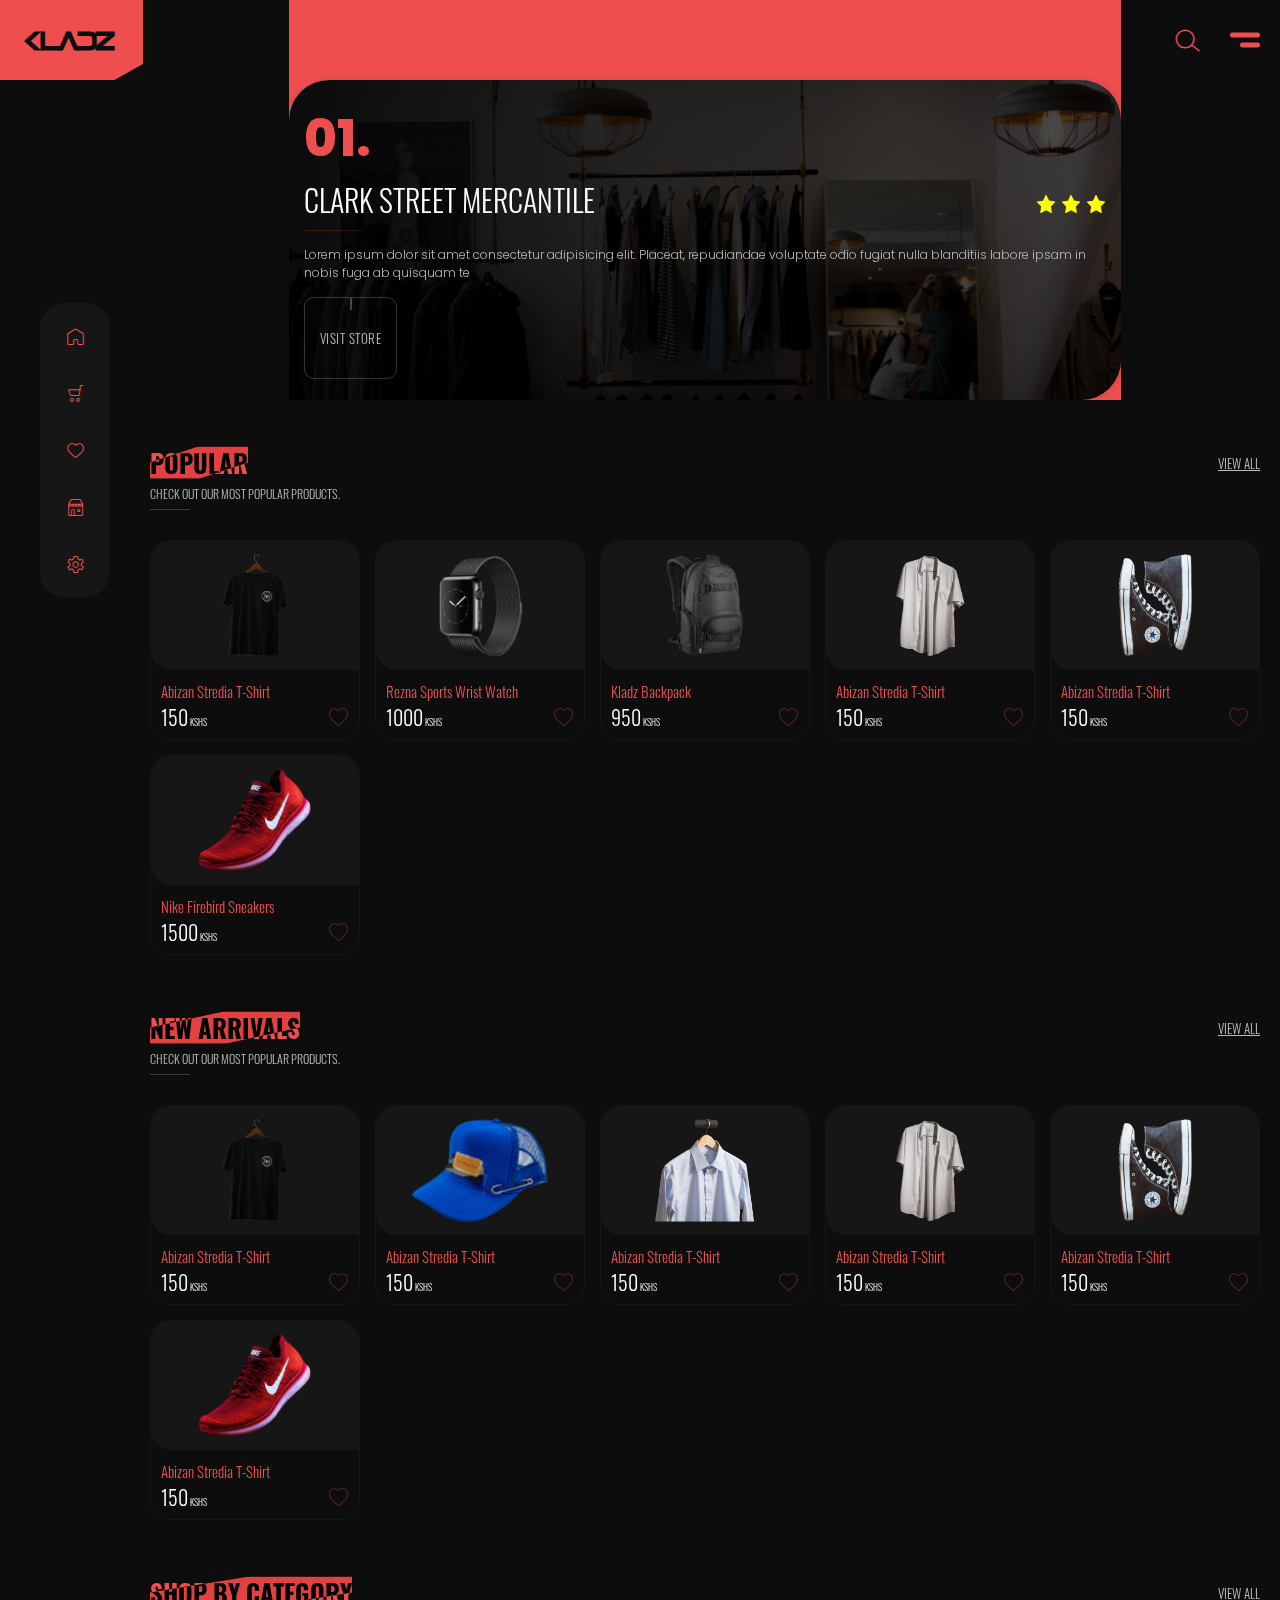
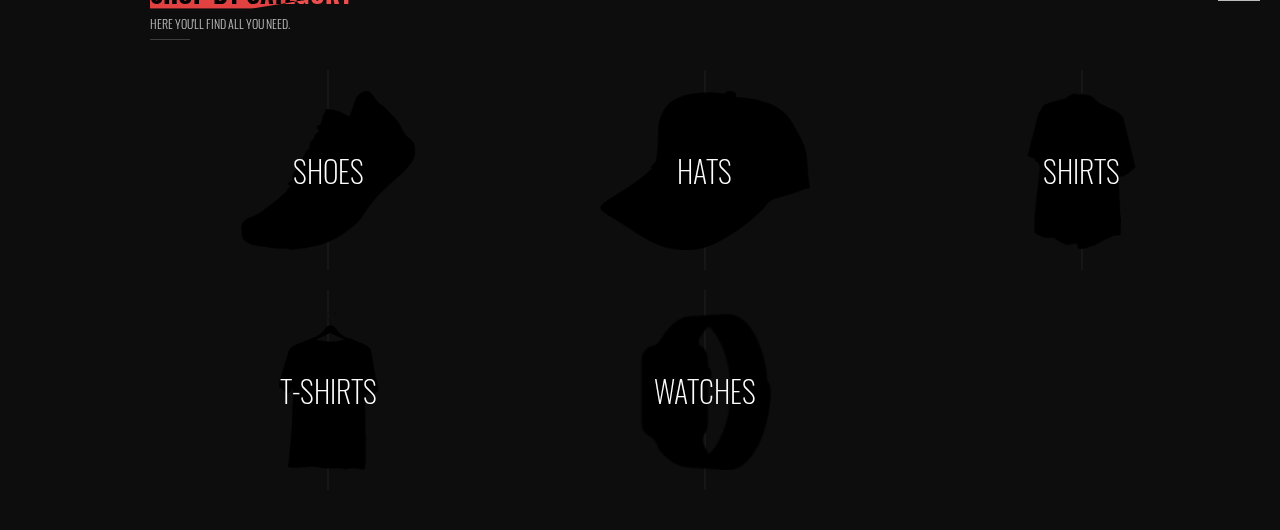
==== commit b0a7f80b: "Added new product pages" ====
--- a/index.html
+++ b/index.html
@@ -133,24 +133,26 @@
             </div>
           </a>
 
-          <div class="card">
-            <div class="card-img">
-              <img src="/assets/img/watch.png" alt="">
-            </div>
-
-            <div class="card-data">
-              <h2 class="card-title">rezna sports wrist watch</h2>
-
-              <div class="flex ai-center jc-between">
-                <div class="card-price">
-                  <span class="amnt">1000</span>
-                  <span class="curr">kshs</span>
-                </div>
-
-                <i class="lni lni-heart card-icon"></i>
-              </div>
-            </div>
-          </div>
+          <a href="product2.html">
+            <div class="card">
+              <div class="card-img">
+                <img src="/assets/img/watch.png" alt="">
+              </div>
+
+              <div class="card-data">
+                <h2 class="card-title">rezna sports wrist watch</h2>
+
+                <div class="flex ai-center jc-between">
+                  <div class="card-price">
+                    <span class="amnt">1000</span>
+                    <span class="curr">kshs</span>
+                  </div>
+
+                  <i class="lni lni-heart card-icon"></i>
+                </div>
+              </div>
+            </div>
+          </a>
 
           <div class="card">
             <div class="card-img">
@@ -208,24 +210,27 @@
               </div>
             </div>
           </div>
-          <div class="card">
-            <div class="card-img">
-              <img src="/assets/img/shoes-2.png" alt="">
-            </div>
-
-            <div class="card-data">
-              <h2 class="card-title">abizan stredia t-shirt</h2>
-
-              <div class="flex ai-center jc-between">
-                <div class="card-price">
-                  <span class="amnt">150</span>
-                  <span class="curr">kshs</span>
-                </div>
-
-                <i class="lni lni-heart card-icon"></i>
-              </div>
-            </div>
-          </div>
+
+          <a href="product3.html">
+            <div class="card">
+              <div class="card-img">
+                <img src="/assets/img/shoes-2.png" alt="">
+              </div>
+
+              <div class="card-data">
+                <h2 class="card-title">Nike Firebird Sneakers</h2>
+
+                <div class="flex ai-center jc-between">
+                  <div class="card-price">
+                    <span class="amnt">1500</span>
+                    <span class="curr">kshs</span>
+                  </div>
+
+                  <i class="lni lni-heart card-icon"></i>
+                </div>
+              </div>
+            </div>
+          </a>
 
         </div>
 
--- a/assets/css/main.css
+++ b/assets/css/main.css
@@ -1,3 +1,4 @@
+@import url("https://fonts.googleapis.com/css2?family=Poppins:ital,wght@0,100;0,200;0,300;0,400;0,500;0,600;0,700;0,800;0,900;1,100;1,200;1,300;1,400;1,500;1,600;1,700;1,800;1,900&display=swap");
 *,
 *::before,
 *::after {
@@ -1256,7 +1257,7 @@
   display: -webkit-box;
   display: -ms-flexbox;
   display: flex;
-  padding: 1rem;
+  padding: 1.5rem 1rem;
   background: #161616;
   border-radius: 1rem;
 }
@@ -1283,6 +1284,8 @@
 .review-card-title {
   text-transform: capitalize;
   font-size: 1.2rem;
+  -webkit-margin-after: .5rem;
+          margin-block-end: .5rem;
 }
 
 @media screen and (min-width: 640px) {
@@ -1307,6 +1310,8 @@
   -webkit-margin-before: 1rem;
           margin-block-start: 1rem;
   color: #bcbcbc;
+  font-size: 1.1rem;
+  line-height: 160%;
 }
 
 @media screen and (min-width: 640px) {
